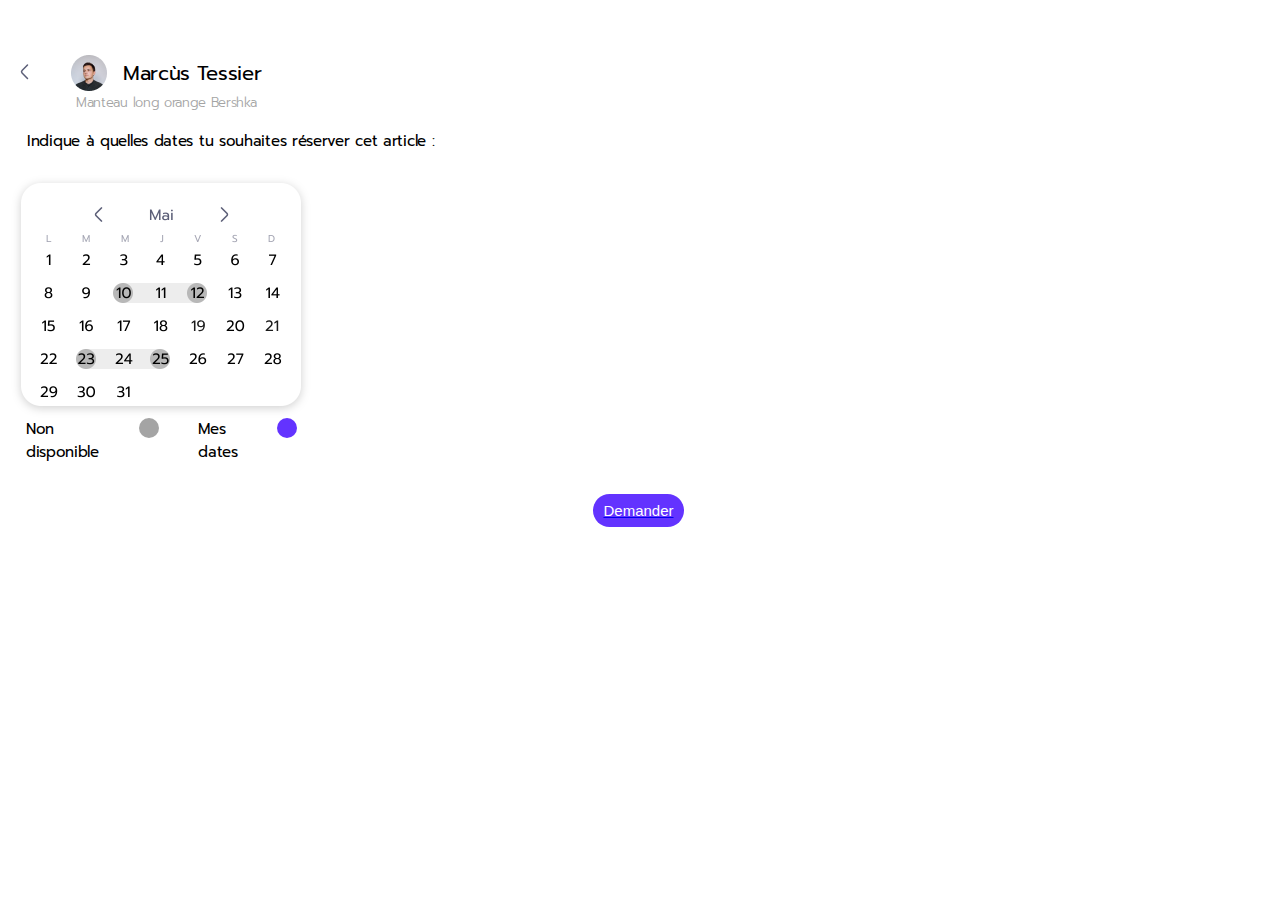
==== contact.html @ 83324a2d "dernière page de faite" ====
<!DOCTYPE html>
<html lang="en">
<head>
    <meta charset="UTF-8">
    <meta name="viewport" content="width=device-width, initial-scale=1.0">
    <title>Document</title>
    <link rel="stylesheet" href="style-contact.css">
    <script src="script.js"></script>
</head>
<body>
  <span class="text-base title">
    <svg xmlns="http://www.w3.org/2000/svg" width="20" height="22" fill="none" viewBox="0 0 20 22">
        <path stroke="#494C68" stroke-linecap="round" stroke-linejoin="round" stroke-miterlimit="10" stroke-opacity=".9" stroke-width="1.5" d="m12.5 17.54-5.433-5.582a1.733 1.733 0 0 1 0-2.397L12.5 3.98"/>
    </svg>
    <div class="head">
      <span class="contact">
        <img src="img/marcus.png" alt="">
        <h1 class="text-title">Marcùs Tessier</h1>
      </span>
      <h2 class="text-body announce">Manteau long orange Bershka</h2>
    </div>
    

  </span>


  <p class="text-base text-button indic">Indique à quelles dates tu souhaites réserver cet article :</p>

  <div class="text-base résa">
    <img class="calendar" src="img/Calendar.png" alt="Calendrier des réservations"/>

    <div class="pop" id="pop1">
    <div class="date frectangle"><a class="text-button" href="#">20</a></div>
    </div>
    <div class="date d1"><input type="checkbox" id="date"></div>
    <a class="date d2" href="#pop1"><input type="checkbox" id="dat2"></a>
  </div>

  <span class="disp">
    <div class="text-base disponibility">
      <div class="state"></div>
      <span class="text-button dispo">Non disponible</span>
    </div>
    <div class="text-base disponibility">
      <div class="state2"></div>
      <span class="text-button dispo">Mes dates</span>
    </div>
  </span>

  <a class="message" href="messages.html">
    <button class="text-button button">
      Demander
    </button>
  </a>

  
</body>
</html>
---- style-contact.css ----
@import url('https://fonts.googleapis.com/css2?family=Prompt:wght@300;400&display=swap');

/* STYLE BUTTON PRIMARY */

.button {
    display: flex;
    border-radius: 40px;
    padding: 3px 10px 3px 10px;
    border-style: none;
    background-color: var(--main-color);
    color: var(--main-text-color);
    width: fit-content;
    padding-top: 5px;
    padding-bottom: 5px;
}

.button:active {
    background-color: var(--clicked-color);
    color: var(--clicked-text-color);
}

/* STYLE BUTTON SECONDARY */

.button2 {
    display: flex;
    border-radius: 40px;
    padding: 3px 10px 3px 10px;
    border-style: none;
    background-color: var(--main-text-color);
    color: var(--clicked-text-color);
    width: fit-content;
    padding-top: 5px;
    padding-bottom: 5px;
}

.button2:active {
    background-color: var(--clicked-color);
    color: var(--clicked-text-color);
}

/* STYLE COLOR & TEXT */

:root {
    --main-color: #6333FF;
    --clicked-color: #DCD3FB;
    --main-text-color: #FFFFFF;
    --clicked-text-color: #6333FF;
    --second-text-color: #000000;
    --coin-color: #392284;
    --tag-color: #7C7C7C;
    --tag2-color: #A4A4A4;
    --add-tag-color: #EBEBEB;
}

.text-base{
    font-family: 'Prompt', sans-serif;
    letter-spacing: -0.02em;
}
.text-tag {
    font-weight: 300;
    font-size: 10px;
    line-height: 15px;
}

.text-impact {
    font-size: 13px;
    font-weight: 500;
    line-height: 18.14px;
}

.text-body {
    font-size: 13px;
    font-weight: 300;
    line-height: 20px;
}

.text-button {
    font-size: 15px;
    font-weight: 400;
    line-height: 23px;
}

.text-button2 {
    font-size: 15px;
    font-weight: 300;
    line-height: 23px;
}

.text-title {
    font-size: 20px;
    font-weight: 400;
    line-height: 30px;
}

/* TITRE DE LA PAGE */

.title {
    position: absolute;
    display: flex;
    flex-direction: row;
    margin: 15px 19px 20px 7px;
    gap: 16px;
}

.title svg {
    display: flex;
    margin-right: 20px;
    margin-top: 36px;
}

.contact {
    display: flex;
    flex-direction: row;
    align-items: center;
    gap: 16px;
    margin-bottom: -20px;
}

.head {
    display: flex;
    flex-direction: column;
    align-items: center;
    margin-top: 20px;

}

.head h2 {
    color: var(--tag2-color);
}


.indic {
    position: relative;
    display: flex;
    top: 120px;
    margin: 10px 19px 150px 19px;

}



/* CALENDRIER */

.résa {
    position: relative;
    margin: 25px 21px -120px 13px;
}

.calendar{
    height: 223px;
    width: 280px;
    filter: drop-shadow(0px 2px 5px #cfcfcf);
}

.d1 {
    width: fit-content;
    height: fit-content;
    position: absolute;
    top: 127.5px;
    left: 161px;
}

.d1 input {
    appearance: none;
    background-image: url("data:image/svg+xml,%3Csvg width='20' height='23' viewBox='0 0 20 23' fill='none' xmlns='http://www.w3.org/2000/svg'%3E%3Ccircle cx='10' cy='12' r='10' fill='white'/%3E%3Cpath d='M5.94 8.165L3.675 9.8V8.345L6.15 6.515H7.47V17H5.94V8.165ZM11.9442 17.225C11.3942 17.225 10.9042 17.165 10.4742 17.045V15.77C10.8642 15.92 11.3142 15.995 11.8242 15.995C13.9742 15.995 15.1542 14.71 15.3642 12.14C15.0642 12.52 14.6692 12.805 14.1792 12.995C13.6992 13.185 13.1592 13.28 12.5592 13.28C11.8892 13.28 11.2942 13.14 10.7742 12.86C10.2542 12.58 9.84922 12.18 9.55922 11.66C9.26922 11.14 9.12422 10.535 9.12422 9.845C9.12422 9.165 9.27422 8.555 9.57422 8.015C9.88422 7.475 10.3292 7.055 10.9092 6.755C11.4892 6.445 12.1742 6.29 12.9642 6.29C13.7242 6.29 14.3992 6.46 14.9892 6.8C15.5892 7.14 16.0592 7.65 16.3992 8.33C16.7392 9 16.9092 9.815 16.9092 10.775C16.9092 12.855 16.4792 14.45 15.6192 15.56C14.7692 16.67 13.5442 17.225 11.9442 17.225ZM12.9642 12.08C13.6242 12.08 14.1742 11.87 14.6142 11.45C15.0642 11.03 15.2892 10.475 15.2892 9.785C15.2892 9.375 15.1892 8.995 14.9892 8.645C14.7992 8.295 14.5292 8.015 14.1792 7.805C13.8292 7.595 13.4242 7.49 12.9642 7.49C12.2642 7.49 11.6992 7.7 11.2692 8.12C10.8492 8.54 10.6392 9.1 10.6392 9.8C10.6392 10.5 10.8492 11.055 11.2692 11.465C11.6992 11.875 12.2642 12.08 12.9642 12.08Z' fill='%231B1B1B'/%3E%3C/svg%3E ");    width: 23px;
    height: 23px;
    width: 23px;
    background-repeat: no-repeat;
    background-position: center center;

}

.d1 input:checked {
    background-image: url("data:image/svg+xml,%3Csvg width='20' height='23' viewBox='0 0 20 23' fill='none' xmlns='http://www.w3.org/2000/svg'%3E%3Ccircle cx='10' cy='12' r='10' fill='%236333FF'/%3E%3Cpath d='M5.94 8.165L3.675 9.8V8.345L6.15 6.515H7.47V17H5.94V8.165ZM11.9442 17.225C11.3942 17.225 10.9042 17.165 10.4742 17.045V15.77C10.8642 15.92 11.3142 15.995 11.8242 15.995C13.9742 15.995 15.1542 14.71 15.3642 12.14C15.0642 12.52 14.6692 12.805 14.1792 12.995C13.6992 13.185 13.1592 13.28 12.5592 13.28C11.8892 13.28 11.2942 13.14 10.7742 12.86C10.2542 12.58 9.84922 12.18 9.55922 11.66C9.26922 11.14 9.12422 10.535 9.12422 9.845C9.12422 9.165 9.27422 8.555 9.57422 8.015C9.88422 7.475 10.3292 7.055 10.9092 6.755C11.4892 6.445 12.1742 6.29 12.9642 6.29C13.7242 6.29 14.3992 6.46 14.9892 6.8C15.5892 7.14 16.0592 7.65 16.3992 8.33C16.7392 9 16.9092 9.815 16.9092 10.775C16.9092 12.855 16.4792 14.45 15.6192 15.56C14.7692 16.67 13.5442 17.225 11.9442 17.225ZM12.9642 12.08C13.6242 12.08 14.1742 11.87 14.6142 11.45C15.0642 11.03 15.2892 10.475 15.2892 9.785C15.2892 9.375 15.1892 8.995 14.9892 8.645C14.7992 8.295 14.5292 8.015 14.1792 7.805C13.8292 7.595 13.4242 7.49 12.9642 7.49C12.2642 7.49 11.6992 7.7 11.2692 8.12C10.8492 8.54 10.6392 9.1 10.6392 9.8C10.6392 10.5 10.8492 11.055 11.2692 11.465C11.6992 11.875 12.2642 12.08 12.9642 12.08Z' fill='white'/%3E%3C/svg%3E "); 
}
 
.d2 {
    width: fit-content;
    height: fit-content;
    position: absolute;
    top: 127.5px;
    left: 236px;
}

.d2 input {
    appearance: none;
    background-image: url("data:image/svg+xml,%3Csvg width='20' height='23' viewBox='0 0 20 23' fill='none' xmlns='http://www.w3.org/2000/svg'%3E%3Ccircle cx='10' cy='12' r='10' fill='white'/%3E%3Cpath d='M2.675 15.995L4.94 13.82C5.14 13.62 5.42 13.36 5.78 13.04C6.35 12.52 6.785 12.1 7.085 11.78C7.385 11.46 7.63 11.12 7.82 10.76C8.01 10.39 8.105 9.995 8.105 9.575C8.105 8.955 7.925 8.485 7.565 8.165C7.205 7.835 6.68 7.67 5.99 7.67C5.52 7.67 5.035 7.755 4.535 7.925C4.045 8.095 3.585 8.345 3.155 8.675V7.205C3.995 6.595 5.02 6.29 6.23 6.29C7.31 6.29 8.15 6.58 8.75 7.16C9.35 7.73 9.65 8.51 9.65 9.5C9.65 9.98 9.545 10.44 9.335 10.88C9.135 11.32 8.85 11.755 8.48 12.185C8.11 12.605 7.61 13.12 6.98 13.73L4.94 15.725H10.04V17H2.675V15.995ZM13.6558 8.165L11.3908 9.8V8.345L13.8658 6.515H15.1858V17H13.6558V8.165Z' fill='%231B1B1B'/%3E%3C/svg%3E%0A");
    height: 23px;
    width: 23px;
    background-repeat: no-repeat;
    background-position: center center;
}
  
.d2 input:checked {
    background-image: url("data:image/svg+xml,%3Csvg width='20' height='23' viewBox='0 0 20 23' fill='none' xmlns='http://www.w3.org/2000/svg'%3E%3Ccircle cx='10' cy='12' r='10' fill='%236333FF'/%3E%3Cpath d='M2.675 15.995L4.94 13.82C5.14 13.62 5.42 13.36 5.78 13.04C6.35 12.52 6.785 12.1 7.085 11.78C7.385 11.46 7.63 11.12 7.82 10.76C8.01 10.39 8.105 9.995 8.105 9.575C8.105 8.955 7.925 8.485 7.565 8.165C7.205 7.835 6.68 7.67 5.99 7.67C5.52 7.67 5.035 7.755 4.535 7.925C4.045 8.095 3.585 8.345 3.155 8.675V7.205C3.995 6.595 5.02 6.29 6.23 6.29C7.31 6.29 8.15 6.58 8.75 7.16C9.35 7.73 9.65 8.51 9.65 9.5C9.65 9.98 9.545 10.44 9.335 10.88C9.135 11.32 8.85 11.755 8.48 12.185C8.11 12.605 7.61 13.12 6.98 13.73L4.94 15.725H10.04V17H2.675V15.995ZM13.6558 8.165L11.3908 9.8V8.345L13.8658 6.515H15.1858V17H13.6558V8.165Z' fill='white'/%3E%3C/svg%3E%0A");
}

.pop {
    display: flex;
    flex-direction: column;
    align-items: center;
    transition: opacity 200ms;
    visibility: hidden;
    opacity: 0;
    position: relative;
    left: 176px;
    bottom: 96.5px;
    width: fit-content;
}

.pop:target {
    visibility: visible;
    opacity: 1;
}

.frectangle {
  width: 78px;
  height: 20px;
  background-color: #DCD3FB;
  position: relative;
  margin-bottom: 5px; 
}

.frectangle a {
  display: flex;
  text-align: center;
  flex-direction: row;
  justify-content: center;
  position: relative;
  top: -1px;
  text-decoration: none;
  color: var(--second-text-color);
}

/* ÉTAT DU CALENDRIER */
.disp {
    width: 280px;
    position: relative;
    margin: 100px 21px 0px 18px;
    display: flex;
    flex-direction: row;
    align-items: center;
    gap: 30px;
}

.disponibility {
    display: flex;
    flex-direction: row-reverse;
    align-items: flex-start;
    gap: 7px;
    margin-right: 9px;
}

.state {
    width: 20px;
    height: 20px;
    border-radius: 50%;
    background: var(--tag2-color);
}

.state2 {
    width: 20px;
    height: 20px;
    border-radius: 50%;
    background: var(--main-color);
}

.dispo {
    color: var(--second-text-color);
}

.message {
    display: flex;
    justify-content: center;
    margin: 30px 21px 0px 18px;

}
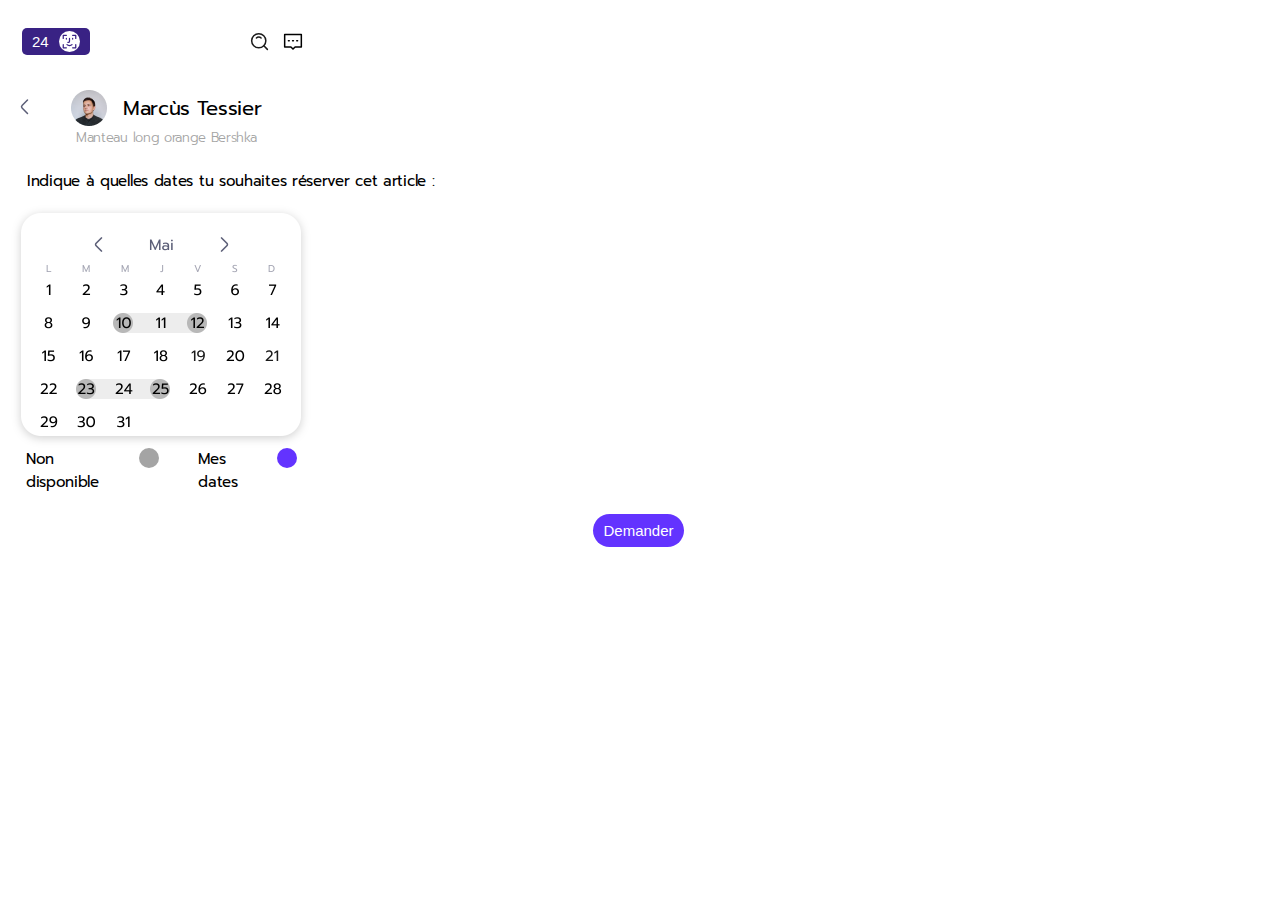
==== commit eaf685da: "FINISHED" ====
--- a/contact.html
+++ b/contact.html
@@ -9,9 +9,12 @@
 </head>
 <body>
   <span class="text-base title">
-    <svg xmlns="http://www.w3.org/2000/svg" width="20" height="22" fill="none" viewBox="0 0 20 22">
+    <a href="javascript:history.back()">
+      <svg xmlns="http://www.w3.org/2000/svg" width="20" height="22" fill="none" viewBox="0 0 20 22">
         <path stroke="#494C68" stroke-linecap="round" stroke-linejoin="round" stroke-miterlimit="10" stroke-opacity=".9" stroke-width="1.5" d="m12.5 17.54-5.433-5.582a1.733 1.733 0 0 1 0-2.397L12.5 3.98"/>
-    </svg>
+      </svg>
+    </a>
+    
     <div class="head">
       <span class="contact">
         <img src="img/marcus.png" alt="">
@@ -53,6 +56,53 @@
     </button>
   </a>
 
+  <div class="heade">
+    <button class="coins text-button">
+        <article>24</article> <div class="point"><svg xmlns="http://www.w3.org/2000/svg" width="15" height="15" fill="none" viewBox="0 0 24 24">
+          <g clip-path="url(#a)">
+            <path fill="#fff" fill-opacity=".01" d="M24 0H0v24h24V0Z"/>
+            <path stroke="#392284" stroke-linecap="round" stroke-linejoin="round" stroke-width="2" d="M2 17v5h5m10 0h5v-5M17 2h5v5M7 2H2v5m6 10s1.5 1.5 4 1.5 4-1.5 4-1.5M12 7v4.5c0 1-1 2-2 2h-.5M17 7v1M7 7v1"/>
+          </g>
+          <defs>
+            <clipPath id="a">
+              <path fill="#fff" d="M0 0h24v24H0z"/>
+            </clipPath>
+          </defs>
+        </svg></div>
+    </button>
+      <!-- SEARCH ICON -->
+    <a class="iconb" href="">
+      <svg width="20" height="20" viewBox="0 0 20 20" fill="none" xmlns="http://www.w3.org/2000/svg">
+        <g clip-path="url(#clip0_473_5591)">
+          <path d="M20 0H0V20H20V0Z" fill="white" fill-opacity="0.01"/>
+          <path d="M8.74984 15.8337C12.6618 15.8337 15.8332 12.6623 15.8332 8.75033C15.8332 4.83833 12.6618 1.66699 8.74984 1.66699C4.83784 1.66699 1.6665 4.83833 1.6665 8.75033C1.6665 12.6623 4.83784 15.8337 8.74984 15.8337Z" stroke="#1B1B1B" stroke-width="1.5" stroke-linejoin="round"/>
+          <path d="M11.1071 5.97629C10.5039 5.37308 9.67057 5 8.75011 5C7.82965 5 6.99632 5.37308 6.39307 5.97629" stroke="#1B1B1B" stroke-width="1.5" stroke-linecap="round" stroke-linejoin="round"/>
+          <path d="M13.8423 13.8428L17.3778 17.3783" stroke="#1B1B1B" stroke-width="1.5" stroke-linecap="round" stroke-linejoin="round"/>
+        </g>
+        <defs>
+          <clipPath id="clip0_473_5591">
+            <rect width="20" height="20" fill="white"/>
+          </clipPath>
+        </defs>
+      </svg>
+    </a>
+      <!-- MESSAGE ICON -->
+    <a class="iconb" href="message.html">
+      <svg xmlns="http://www.w3.org/2000/svg" width="20" height="20" fill="none" viewBox="0 0 20 20">
+        <g clip-path="url(#a)">
+          <path fill="#fff" fill-opacity=".01" d="M20 0H0v20h20V0Z"/>
+          <path stroke="#000" stroke-linecap="round" stroke-linejoin="round" stroke-width="1.5" d="M1.667 2.5h16.666V15h-6.25L10 17.083 7.917 15h-6.25V2.5Z"/>
+          <path stroke="#000" stroke-linecap="round" stroke-width="1.5" d="M9.584 8.75h.834m3.332 0h.833m-9.166 0h.833"/>
+        </g>
+        <defs>
+          <clipPath id="a">
+            <path fill="#fff" d="M0 0h20v20H0z"/>
+          </clipPath>
+        </defs>
+      </svg>
+    </a>
+    
+</div>
   
 </body>
 </html>--- a/style-contact.css
+++ b/style-contact.css
@@ -92,13 +92,76 @@
     line-height: 30px;
 }
 
+a {
+    text-decoration: none;
+}
+
+body {
+    transition: 0.75s;
+}
+
+/* HEADER WITH POINTS & ICONS */
+
+.heade {
+    width: 320px;
+    height: 83px;
+    position: fixed;
+    top: 0px;
+    left: 0px;
+    display: flex;
+    flex-direction: row;
+    align-items: center;
+    gap: 13px;
+    margin: 0px 19px 0px 12px;
+    background-color: #fff;
+    padding-left: 10px;
+}
+
+/* Affichage coins */
+    
+.coins {
+    color: var(--main-text-color);
+    background-color: var(--coin-color);
+    width: fit-content;
+    height: 27px;
+    display: flex;
+    border-radius: 5px;
+    padding: 10px 10px 10px 10px;
+    border-style: none;
+    flex-direction: row;
+    align-items: center;
+    gap: 10px;
+    margin-right: 147px;
+}
+
+/* valeur coins */
+
+.point {
+    color: var(--coin-color);
+    background-color: var(--main-text-color);
+    border-radius: 50%;
+    display: flex;  
+    align-items: center;
+    justify-content: center;
+    height: 21px;
+    width: 21px;
+    
+}
+
+.iconb {
+    text-decoration: none;
+    display: flex;
+    flex-direction: row;
+    align-items: center;
+}
+
 /* TITRE DE LA PAGE */
 
 .title {
     position: absolute;
     display: flex;
     flex-direction: row;
-    margin: 15px 19px 20px 7px;
+    margin: 50px 19px 20px 7px;
     gap: 16px;
 }
 
@@ -132,8 +195,8 @@
 .indic {
     position: relative;
     display: flex;
-    top: 120px;
-    margin: 10px 19px 150px 19px;
+    top: 160px;
+    margin: 10px 19px 180px 19px;
 
 }
 
@@ -143,7 +206,7 @@
 
 .résa {
     position: relative;
-    margin: 25px 21px -120px 13px;
+    margin: 100px 21px -120px 13px;
 }
 
 .calendar{
@@ -272,7 +335,7 @@
 .message {
     display: flex;
     justify-content: center;
-    margin: 30px 21px 0px 18px;
-
-}
-
+    margin: 20px 21px 0px 18px;
+
+}
+
